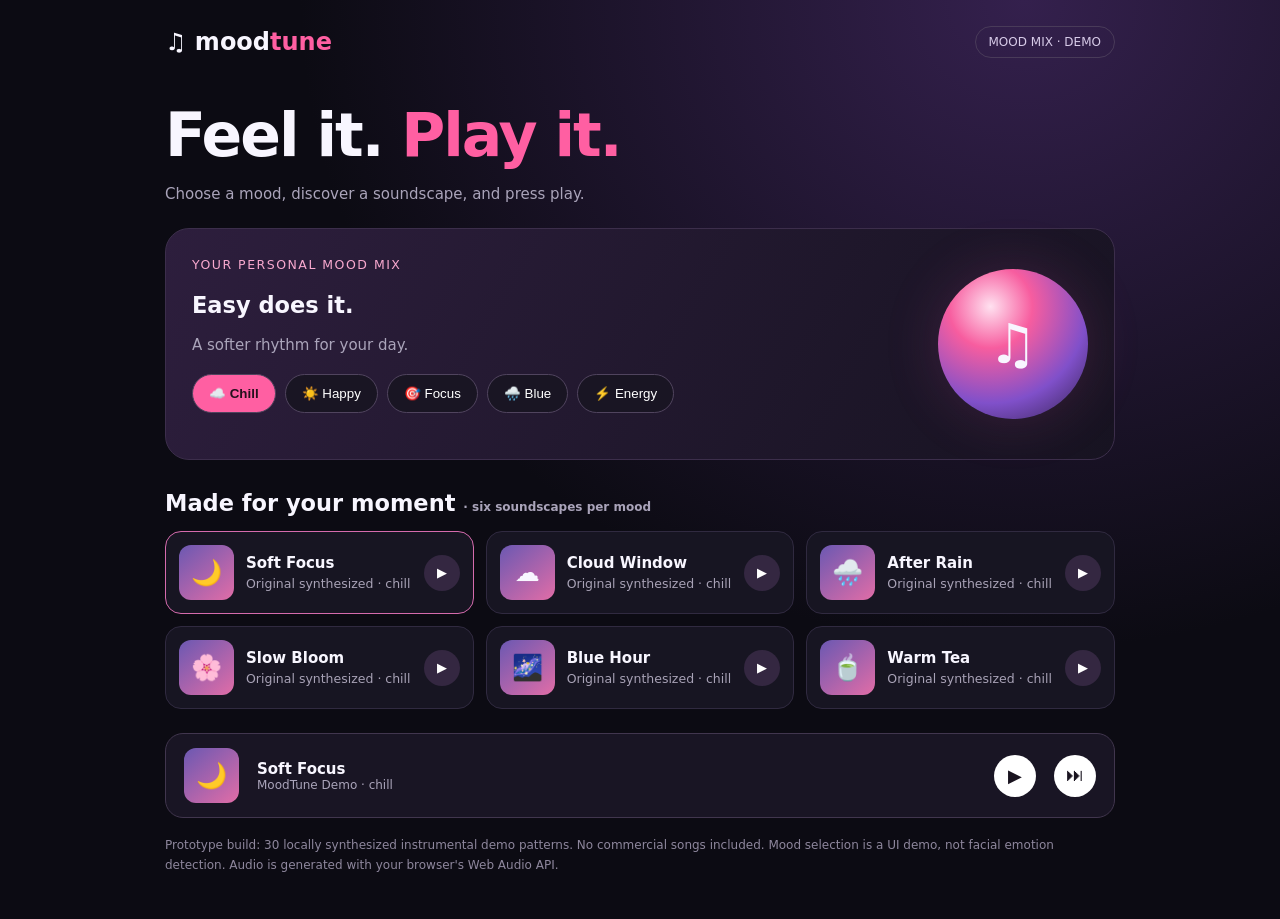
==== demo-prototype.html @ d0aeb832 "Add interactive MoodTune demo player prototype" ====
<!doctype html>
<html lang="en"><meta charset="utf-8"><meta name="viewport" content="width=device-width,initial-scale=1"><title>MoodTune AI — Demo Player</title>
<style>
*{box-sizing:border-box}body{margin:0;background:#0c0b13;color:#f8f6ff;font:15px system-ui;padding:26px;background-image:radial-gradient(ellipse at 80% 0,#34204d,transparent 50%)}main{max-width:950px;margin:auto}header{display:flex;justify-content:space-between;align-items:center}.logo{font-size:24px;font-weight:850}.logo span,h1 span{color:#ff5fa2}.tag{border:1px solid #493b59;padding:8px 13px;border-radius:30px;color:#d7cbe8;font-size:12px}h1{font-size:clamp(35px,7vw,60px);letter-spacing:-2px;margin:42px 0 10px}p{color:#aaa4ba}.hero{display:flex;align-items:center;justify-content:space-between;gap:20px;padding:26px;background:linear-gradient(120deg,#2d1e3d,#171321);border:1px solid #3c2e4b;border-radius:24px;margin-top:25px}.orb{font-size:55px;display:grid;place-items:center;width:150px;height:150px;border-radius:50%;background:radial-gradient(circle at 35% 25%,#ffe1f0,#f75d9f 28%,#8050ca 65%,#31204b);box-shadow:0 0 55px #c34b9833;flex-shrink:0}.moods{display:flex;gap:9px;flex-wrap:wrap;margin:20px 0}.moods button{border:1px solid #50445e;border-radius:30px;padding:11px 16px;background:#191523;color:white;cursor:pointer}.moods button.active{background:#ff5fa2;color:#25101c;font-weight:bold}.tracks{display:grid;grid-template-columns:repeat(auto-fit,minmax(240px,1fr));gap:12px}.track{background:#171522;border:1px solid #302a40;border-radius:16px;padding:13px;display:flex;gap:12px;align-items:center;cursor:pointer}.track.sel{border-color:#d56bad}.art{width:55px;height:55px;border-radius:12px;display:grid;place-items:center;font-size:25px;background:linear-gradient(140deg,#6b58b2,#e16da7)}.track small{display:block;color:#a8a2b6;margin-top:4px}.track button{margin-left:auto;background:#342741;color:white;border:0;border-radius:50%;width:36px;height:36px}.player{position:sticky;bottom:10px;background:#1b1725f2;border:1px solid #41364e;border-radius:18px;padding:14px 18px;margin-top:24px;display:flex;align-items:center;gap:18px}.player button{background:#fff;color:#19131f;border:0;border-radius:50%;width:42px;height:42px;cursor:pointer;font-size:18px}.current{flex:1;min-width:0}.current b,.current small{display:block;overflow:hidden;text-overflow:ellipsis;white-space:nowrap}.current small,.note{color:#aaa4ba;font-size:12px}.disclaimer{font-size:12px;line-height:1.6;margin:18px 0;color:#8e879d}@media(max-width:540px){body{padding:16px}.orb{width:90px;height:90px;font-size:35px}.hero{padding:18px}.player{gap:10px}}
</style><main><header><div class="logo">♫ mood<span>tune</span></div><div class="tag">MOOD MIX · DEMO</div></header><h1>Feel it. <span>Play it.</span></h1><p>Choose a mood, discover a soundscape, and press play.</p>
<section class="hero"><div><small style="color:#f9a9cf;letter-spacing:1.5px">YOUR PERSONAL MOOD MIX</small><h2 id="heading">Easy does it.</h2><p id="desc">A softer rhythm for your day.</p><div class="moods"><button class="active" data-m="chill">☁️ Chill</button><button data-m="happy">☀️ Happy</button><button data-m="focus">🎯 Focus</button><button data-m="blue">🌧️ Blue</button><button data-m="energy">⚡ Energy</button></div></div><div class="orb">♫</div></section>
<h2 style="margin:30px 0 15px">Made for your moment <span class="note">· six soundscapes per mood</span></h2><div id="tracks" class="tracks"></div>
<div class="player"><div class="art" id="cover">🌙</div><div class="current"><b id="title">Soft Focus</b><small id="sub">MoodTune original demo</small></div><button id="toggle" title="Play">▶</button><button id="next" title="Next">⏭</button></div>
<div class="disclaimer">Prototype build: 30 locally synthesized instrumental demo patterns. No commercial songs included. Mood selection is a UI demo, not facial emotion detection. Audio is generated with your browser's Web Audio API.</div></main>
<script>
const names={chill:["Soft Focus","Cloud Window","After Rain","Slow Bloom","Blue Hour","Warm Tea"],happy:["Sunshine Loop","Little Wins","Day Trip","Good Things","Fresh Start","Bright Side"],focus:["Deep Work","Clear Mind","Quiet Grid","Flow State","Study Mode","Steady Steps"],blue:["Rainy Pages","Gentle Night","Let It Pass","Silver Lining","Safe Harbor","New Page"],energy:["Pulse Up","Runway","Neon Rush","Full Charge","Onward","Spark"]},emojis=["🌙","☁️","🌧️","🌸","🌌","🍵"],freq={chill:[261.6,329.6,392,329.6],happy:[392,493.9,587.3,493.9],focus:[196,293.7,392,293.7],blue:[220,261.6,329.6,261.6],energy:[392,587.3,784,587.3]},labels={chill:["Easy does it.","A softer rhythm for your day."],happy:["A little more sunshine.","Bright sounds for brighter moments."],focus:["Lock into your flow.","Steady patterns, fewer distractions."],blue:["Let the feeling breathe.","Gentle sounds for a quieter moment."],energy:["Turn it up.","A pulse to get you moving."]};let mood="chill",idx=0,playing=false,ac,gain,timer,beat=0;
function stop(){playing=false;clearInterval(timer);if(ac)ac.suspend();document.getElementById("toggle").textContent="▶";draw()}
function start(){ac=ac||new AudioContext();ac.resume();gain=gain||ac.createGain();gain.gain.value=.13;gain.connect(ac.destination);playing=true;beat=0;function tick(){if(!playing)return;let o=ac.createOscillator(),g=ac.createGain();o.type="sine";o.frequency.value=freq[mood][beat++%4];g.gain.setValueAtTime(.0001,ac.currentTime);g.gain.exponentialRampToValueAtTime(.3,ac.currentTime+.04);g.gain.exponentialRampToValueAtTime(.0001,ac.currentTime+.55);o.connect(g);g.connect(gain);o.start();o.stop(ac.currentTime+.6)}tick();timer=setInterval(tick,530);document.getElementById("toggle").textContent="Ⅱ";draw()}
function draw(){document.getElementById("heading").textContent=labels[mood][0];document.getElementById("desc").textContent=labels[mood][1];document.getElementById("tracks").innerHTML=names[mood].map((n,i)=>'<div class="track '+(i===idx?'sel':'')+'" data-i="'+i+'"><div class="art">'+emojis[i]+'</div><div><b>'+n+'</b><small>Original synthesized · '+mood+'</small></div><button>'+(playing&&idx===i?'Ⅱ':'▶')+'</button></div>').join("");document.querySelectorAll(".track").forEach(el=>el.onclick=()=>{idx=+el.dataset.i;draw();sync();if(playing){stop();start()}});document.querySelectorAll("[data-m]").forEach(b=>b.classList.toggle("active",b.dataset.m===mood));sync()}
function sync(){document.getElementById("title").textContent=names[mood][idx];document.getElementById("sub").textContent="MoodTune Demo · "+mood;document.getElementById("cover").textContent=emojis[idx]}
document.querySelectorAll("[data-m]").forEach(b=>b.onclick=()=>{mood=b.dataset.m;idx=0;draw();if(playing){stop();start()}});document.getElementById("toggle").onclick=()=>playing?stop():start();document.getElementById("next").onclick=()=>{idx=(idx+1)%6;draw();if(playing){stop();start()}};draw();
</script></html>
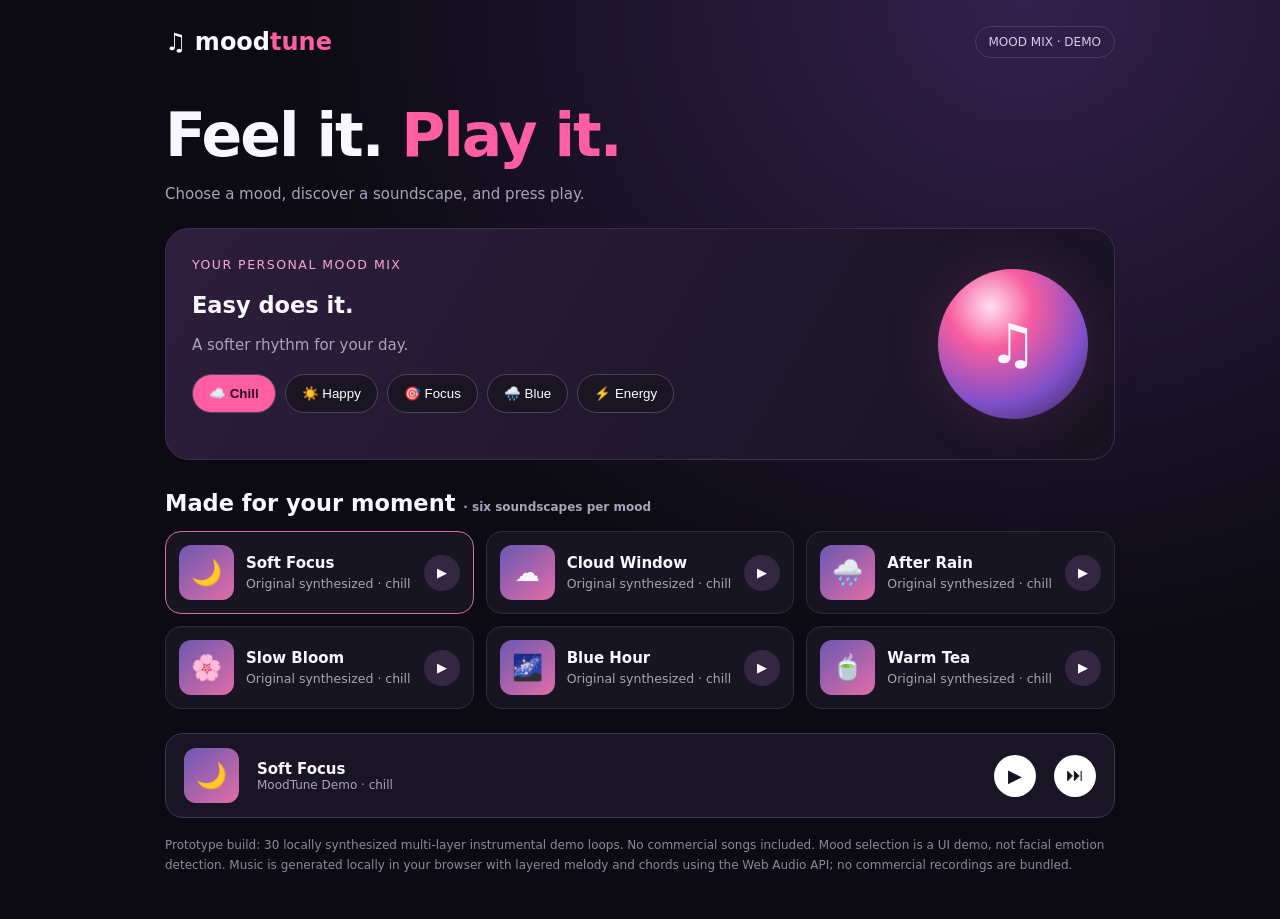
==== commit 0569019d: "Upgrade MoodTune demo with layered mood music" ====
--- a/demo-prototype.html
+++ b/demo-prototype.html
@@ -6,11 +6,11 @@
 <section class="hero"><div><small style="color:#f9a9cf;letter-spacing:1.5px">YOUR PERSONAL MOOD MIX</small><h2 id="heading">Easy does it.</h2><p id="desc">A softer rhythm for your day.</p><div class="moods"><button class="active" data-m="chill">☁️ Chill</button><button data-m="happy">☀️ Happy</button><button data-m="focus">🎯 Focus</button><button data-m="blue">🌧️ Blue</button><button data-m="energy">⚡ Energy</button></div></div><div class="orb">♫</div></section>
 <h2 style="margin:30px 0 15px">Made for your moment <span class="note">· six soundscapes per mood</span></h2><div id="tracks" class="tracks"></div>
 <div class="player"><div class="art" id="cover">🌙</div><div class="current"><b id="title">Soft Focus</b><small id="sub">MoodTune original demo</small></div><button id="toggle" title="Play">▶</button><button id="next" title="Next">⏭</button></div>
-<div class="disclaimer">Prototype build: 30 locally synthesized instrumental demo patterns. No commercial songs included. Mood selection is a UI demo, not facial emotion detection. Audio is generated with your browser's Web Audio API.</div></main>
+<div class="disclaimer">Prototype build: 30 locally synthesized multi-layer instrumental demo loops. No commercial songs included. Mood selection is a UI demo, not facial emotion detection. Music is generated locally in your browser with layered melody and chords using the Web Audio API; no commercial recordings are bundled.</div></main>
 <script>
 const names={chill:["Soft Focus","Cloud Window","After Rain","Slow Bloom","Blue Hour","Warm Tea"],happy:["Sunshine Loop","Little Wins","Day Trip","Good Things","Fresh Start","Bright Side"],focus:["Deep Work","Clear Mind","Quiet Grid","Flow State","Study Mode","Steady Steps"],blue:["Rainy Pages","Gentle Night","Let It Pass","Silver Lining","Safe Harbor","New Page"],energy:["Pulse Up","Runway","Neon Rush","Full Charge","Onward","Spark"]},emojis=["🌙","☁️","🌧️","🌸","🌌","🍵"],freq={chill:[261.6,329.6,392,329.6],happy:[392,493.9,587.3,493.9],focus:[196,293.7,392,293.7],blue:[220,261.6,329.6,261.6],energy:[392,587.3,784,587.3]},labels={chill:["Easy does it.","A softer rhythm for your day."],happy:["A little more sunshine.","Bright sounds for brighter moments."],focus:["Lock into your flow.","Steady patterns, fewer distractions."],blue:["Let the feeling breathe.","Gentle sounds for a quieter moment."],energy:["Turn it up.","A pulse to get you moving."]};let mood="chill",idx=0,playing=false,ac,gain,timer,beat=0;
 function stop(){playing=false;clearInterval(timer);if(ac)ac.suspend();document.getElementById("toggle").textContent="▶";draw()}
-function start(){ac=ac||new AudioContext();ac.resume();gain=gain||ac.createGain();gain.gain.value=.13;gain.connect(ac.destination);playing=true;beat=0;function tick(){if(!playing)return;let o=ac.createOscillator(),g=ac.createGain();o.type="sine";o.frequency.value=freq[mood][beat++%4];g.gain.setValueAtTime(.0001,ac.currentTime);g.gain.exponentialRampToValueAtTime(.3,ac.currentTime+.04);g.gain.exponentialRampToValueAtTime(.0001,ac.currentTime+.55);o.connect(g);g.connect(gain);o.start();o.stop(ac.currentTime+.6)}tick();timer=setInterval(tick,530);document.getElementById("toggle").textContent="Ⅱ";draw()}
+function start(){ac=ac||new AudioContext();ac.resume();gain=gain||ac.createGain();gain.gain.value=.18;gain.connect(ac.destination);playing=true;beat=0;const scales={chill:[261.63,329.63,392,493.88],happy:[392,493.88,587.33,783.99],focus:[196,246.94,293.66,392],blue:[220,261.63,329.63,392],energy:[392,493.88,587.33,698.46]};const chords={chill:[[130.81,164.81,196],[110,146.83,174.61],[87.31,130.81,164.81],[98,146.83,196]],happy:[[130.81,164.81,196],[174.61,220,261.63],[146.83,185,220],[196,246.94,293.66]],focus:[[98,123.47,146.83],[110,146.83,164.81],[87.31,110,130.81],[98,123.47,146.83]],blue:[[110,130.81,164.81],[87.31,110,146.83],[98,123.47,146.83],[110,138.59,164.81]],energy:[[98,123.47,146.83],[130.81,164.81,196],[110,146.83,174.61],[146.83,185,220]]};function note(f,when,dur,vol,type="sine"){const o=ac.createOscillator(),g=ac.createGain();o.type=type;o.frequency.setValueAtTime(f,when);g.gain.setValueAtTime(.0001,when);g.gain.exponentialRampToValueAtTime(vol,when+.035);g.gain.exponentialRampToValueAtTime(.0001,when+dur);o.connect(g);g.connect(gain);o.start(when);o.stop(when+dur+.03)}function tick(){if(!playing)return;const t=ac.currentTime,step=beat%16,bar=Math.floor(beat/16)%4,chord=chords[mood][bar],melody=scales[mood];note(chord[0],t,1.8,.075,"triangle");if(step%4===0){note(chord[1],t,.95,.045);note(chord[2],t,.85,.04)}note(melody[(beat+(bar%2))%4],t,.42,.12,"sine");if(step%2===0)note(melody[(beat+2)%4]*2,t,.16,.025,"triangle");beat++}tick();timer=setInterval(tick,300);document.getElementById("toggle").textContent="Ⅱ";draw()}
 function draw(){document.getElementById("heading").textContent=labels[mood][0];document.getElementById("desc").textContent=labels[mood][1];document.getElementById("tracks").innerHTML=names[mood].map((n,i)=>'<div class="track '+(i===idx?'sel':'')+'" data-i="'+i+'"><div class="art">'+emojis[i]+'</div><div><b>'+n+'</b><small>Original synthesized · '+mood+'</small></div><button>'+(playing&&idx===i?'Ⅱ':'▶')+'</button></div>').join("");document.querySelectorAll(".track").forEach(el=>el.onclick=()=>{idx=+el.dataset.i;draw();sync();if(playing){stop();start()}});document.querySelectorAll("[data-m]").forEach(b=>b.classList.toggle("active",b.dataset.m===mood));sync()}
 function sync(){document.getElementById("title").textContent=names[mood][idx];document.getElementById("sub").textContent="MoodTune Demo · "+mood;document.getElementById("cover").textContent=emojis[idx]}
 document.querySelectorAll("[data-m]").forEach(b=>b.onclick=()=>{mood=b.dataset.m;idx=0;draw();if(playing){stop();start()}});document.getElementById("toggle").onclick=()=>playing?stop():start();document.getElementById("next").onclick=()=>{idx=(idx+1)%6;draw();if(playing){stop();start()}};draw();
